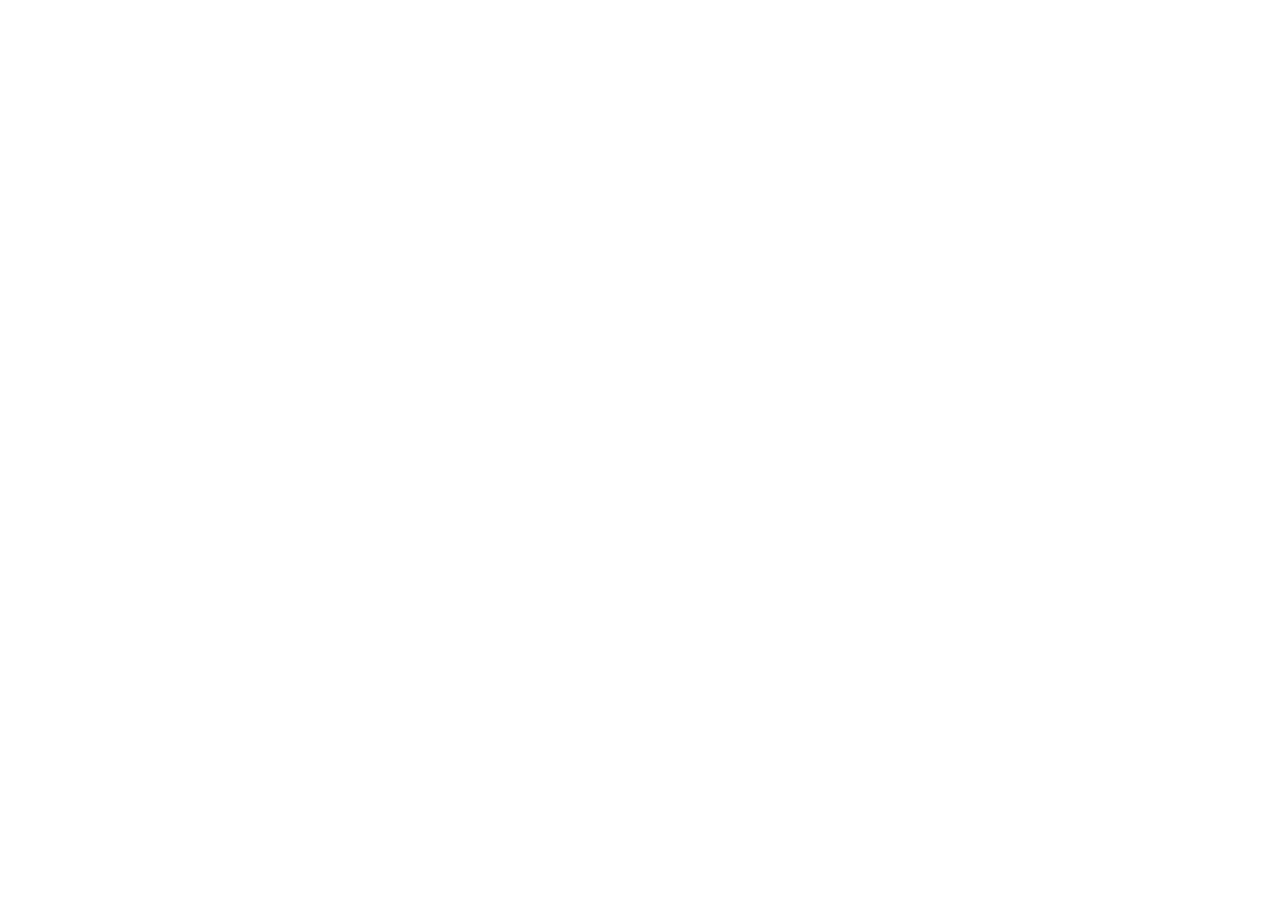
==== index.html @ 36c2ff29 "File changes" ====
<!doctype html>
<html lang="en">
  <head>
    <meta charset="UTF-8" />
    <link rel="icon" type="image/svg+xml" href="https://base44.com/logo_v2.svg" />
    <meta name="viewport" content="width=device-width, initial-scale=1.0" />
    <link rel="manifest" href="/manifest.json" />
    <title>Tenurly</title>
    <meta name="description" content="Smart property management for self-managed landlords and their tenants." />
    <meta name="apple-mobile-web-app-title" content="Tenurly" />
    <meta property="og:site_name" content="Tenurly" />
    <meta property="og:title" content="Tenurly" />
    <meta property="og:description" content="Smart property management for self-managed landlords and their tenants." />
    <meta name="twitter:title" content="Tenurly" />
    <meta name="twitter:description" content="Smart property management for self-managed landlords and their tenants." />
    <link rel="canonical" href="https://tenurly.com" />
  </head>
  <body>
    <div id="root"></div>
    <script type="module" src="/src/main.jsx"></script>
  </body>
</html>
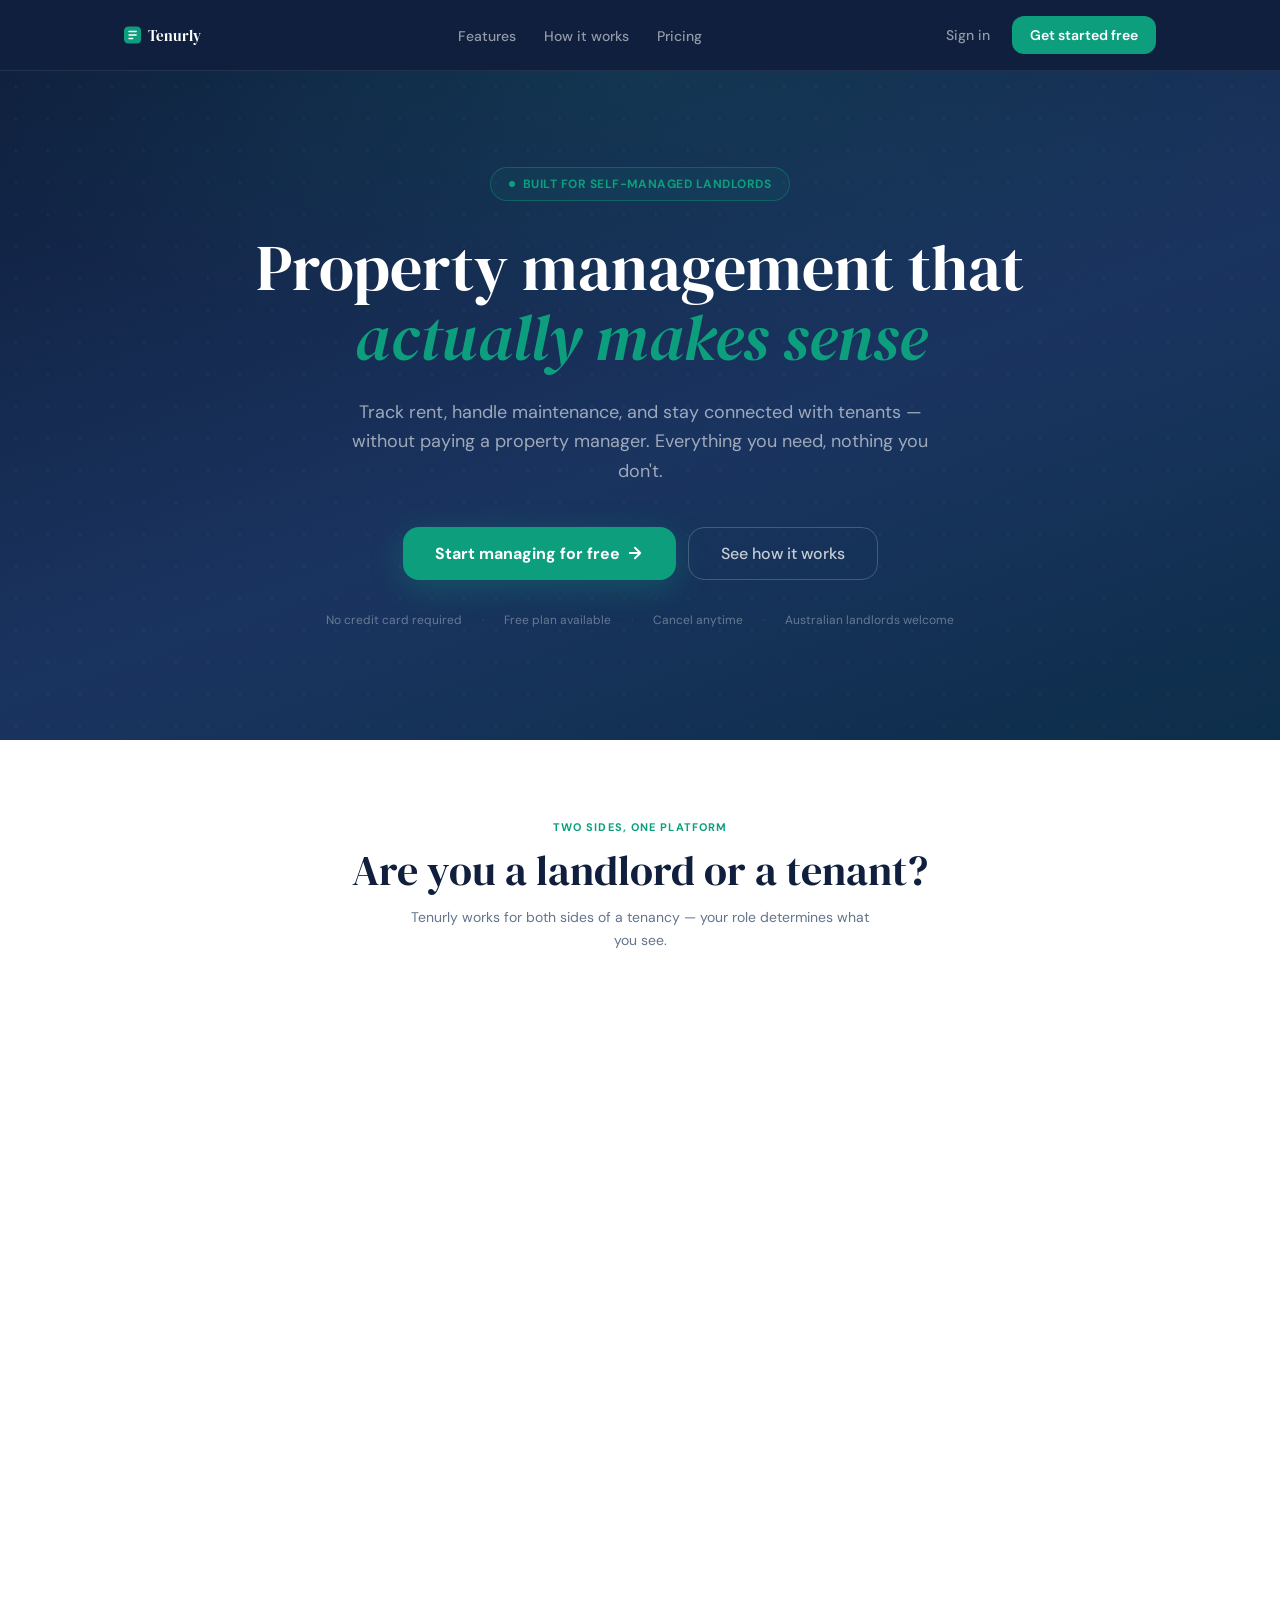
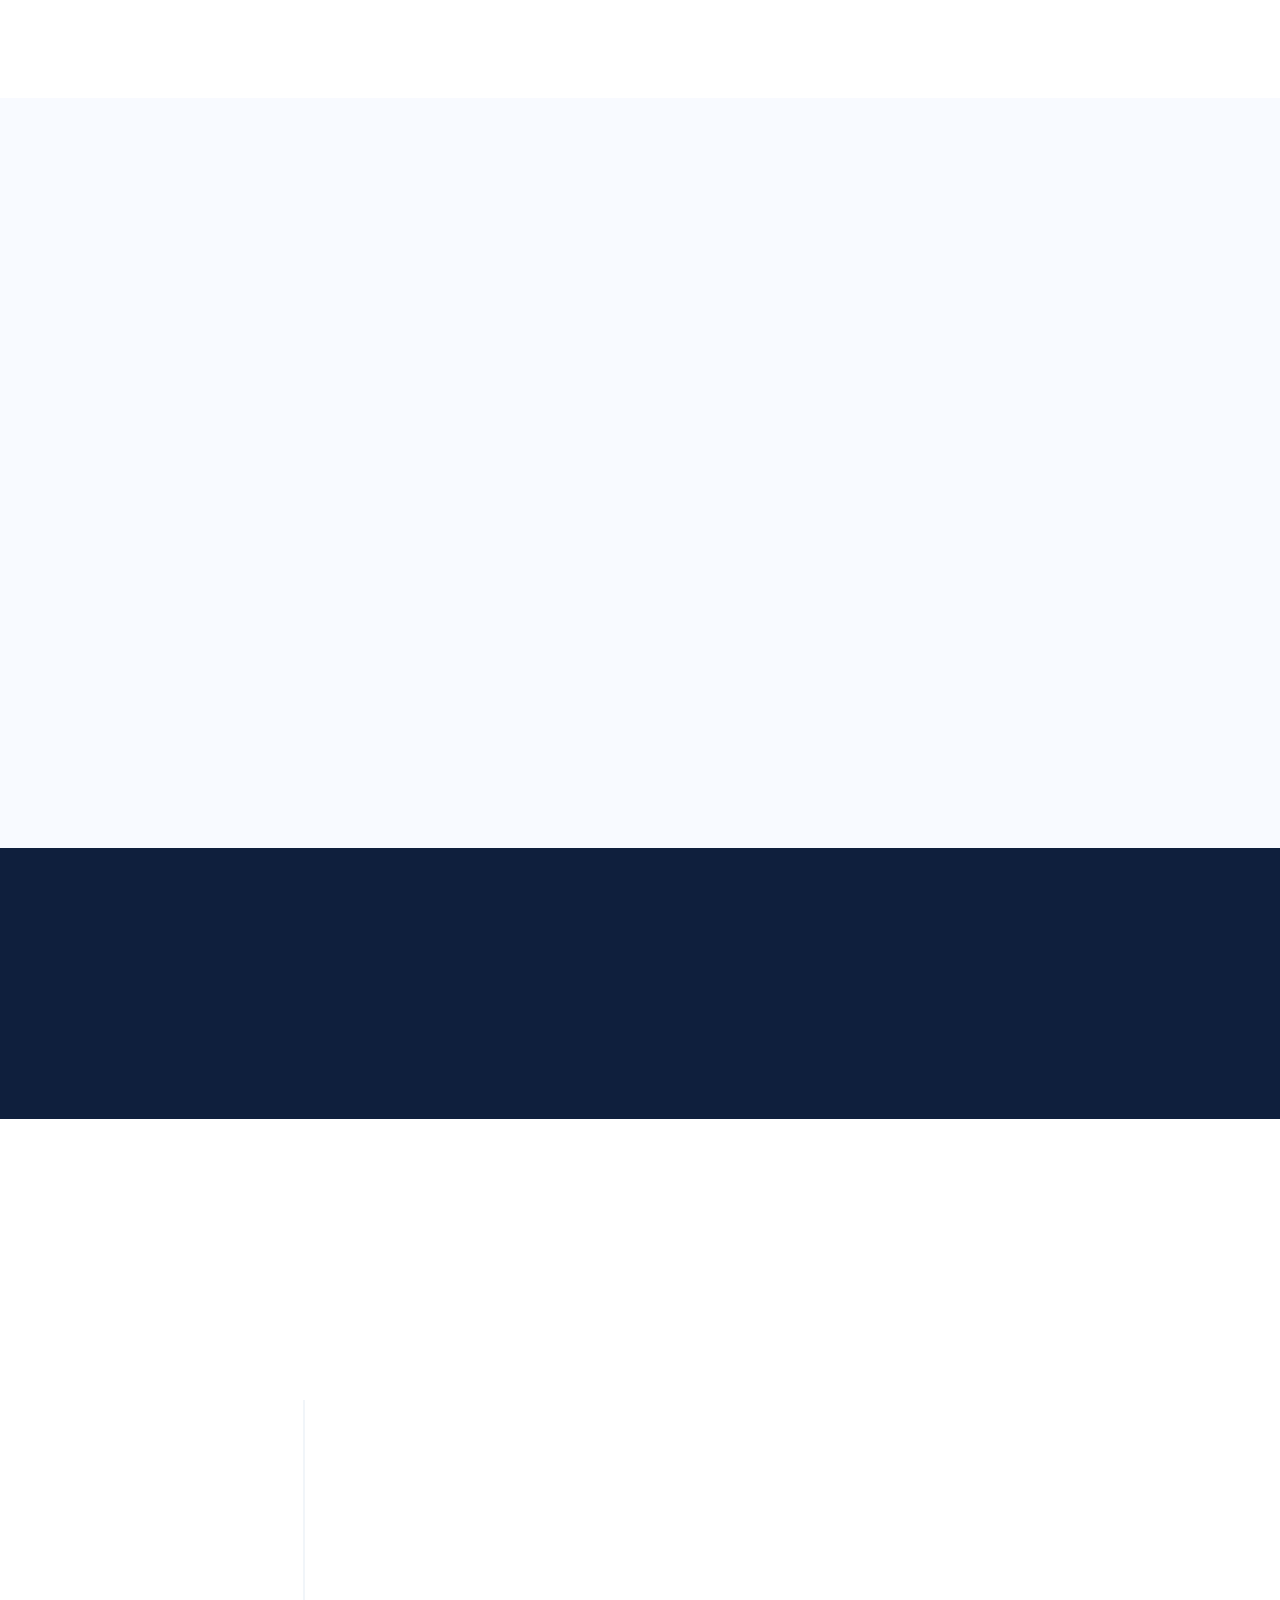
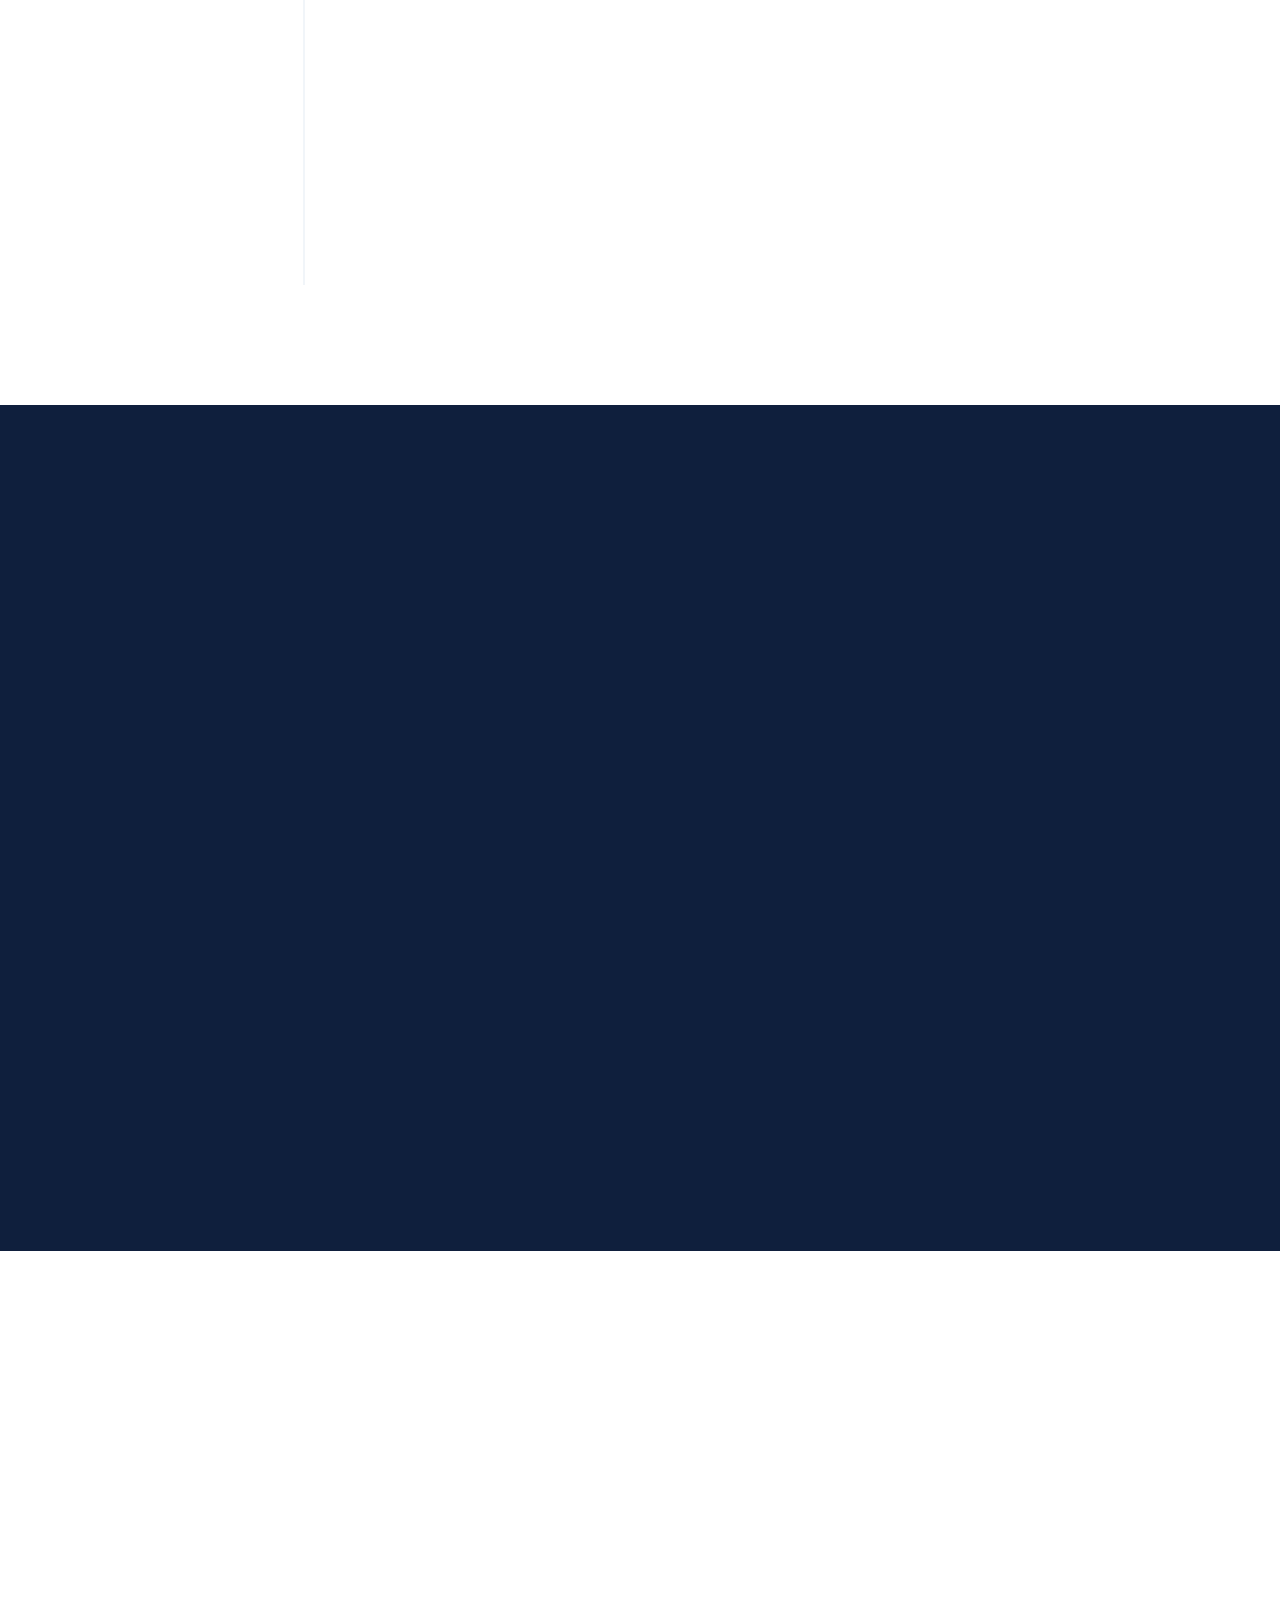
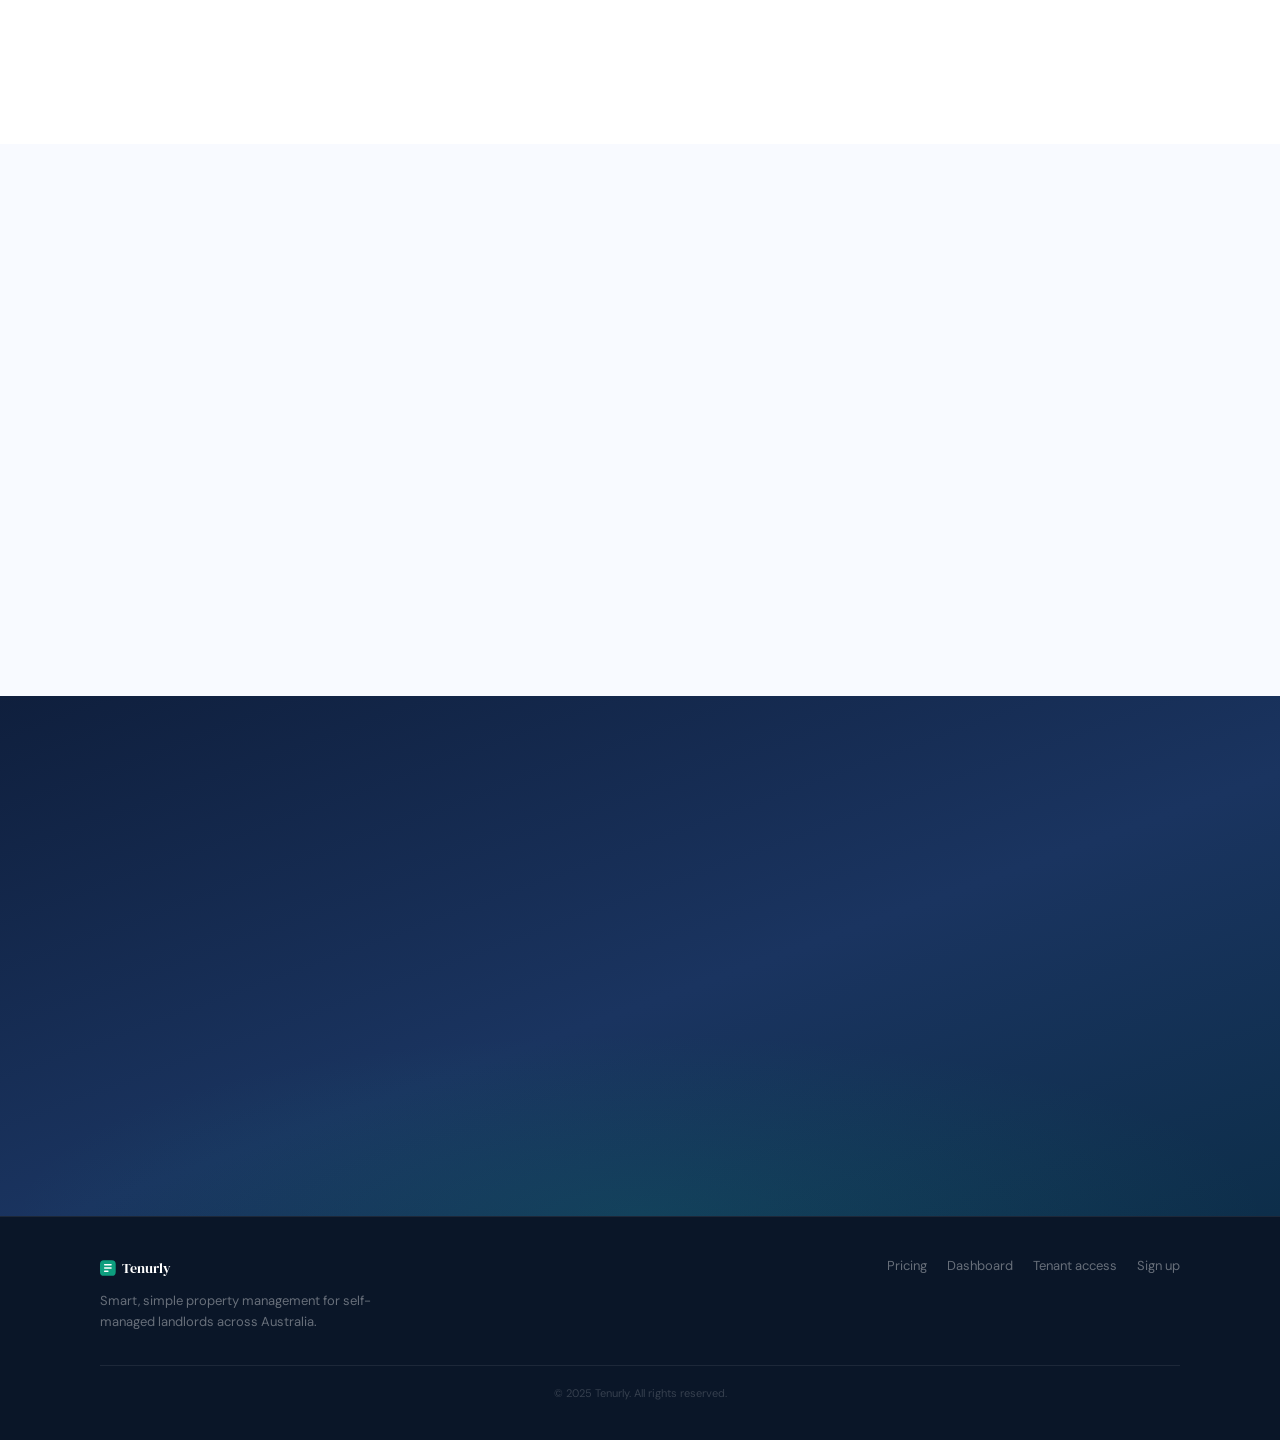
==== commit 353a6cc1: "Add files via upload" ====
--- a/index.html
+++ b/index.html
@@ -1,22 +1,1170 @@
-<!doctype html>
+<!DOCTYPE html>
 <html lang="en">
-  <head>
-    <meta charset="UTF-8" />
-    <link rel="icon" type="image/svg+xml" href="https://base44.com/logo_v2.svg" />
-    <meta name="viewport" content="width=device-width, initial-scale=1.0" />
-    <link rel="manifest" href="/manifest.json" />
-    <title>Tenurly</title>
-    <meta name="description" content="Smart property management for self-managed landlords and their tenants." />
-    <meta name="apple-mobile-web-app-title" content="Tenurly" />
-    <meta property="og:site_name" content="Tenurly" />
-    <meta property="og:title" content="Tenurly" />
-    <meta property="og:description" content="Smart property management for self-managed landlords and their tenants." />
-    <meta name="twitter:title" content="Tenurly" />
-    <meta name="twitter:description" content="Smart property management for self-managed landlords and their tenants." />
-    <link rel="canonical" href="https://tenurly.com" />
-  </head>
-  <body>
-    <div id="root"></div>
-    <script type="module" src="/src/main.jsx"></script>
-  </body>
+<head>
+  <meta charset="UTF-8" />
+  <meta name="viewport" content="width=device-width, initial-scale=1.0" />
+  <title>Tenurly — Self-Managed Property, Sorted</title>
+  <meta name="description" content="Tenurly — smart, simple property management for self-managed landlords. Track rent, handle maintenance, and stay connected with tenants. Free to start." />
+
+  <!-- !! REPLACE THIS with your real domain before going live !! -->
+  <link rel="canonical" href="https://tenurly.app/" />
+
+  <!-- Fonts -->
+  <link rel="preconnect" href="https://fonts.googleapis.com" />
+  <link rel="preconnect" href="https://fonts.gstatic.com" crossorigin />
+  <link href="https://fonts.googleapis.com/css2?family=DM+Serif+Display:ital@0;1&family=DM+Sans:ital,opsz,wght@0,9..40,300;0,9..40,400;0,9..40,500;0,9..40,600;0,9..40,700&display=swap" rel="stylesheet" />
+
+  <style>
+    /* ─── RESET & BASE ─────────────────────────────── */
+    *, *::before, *::after { box-sizing: border-box; margin: 0; padding: 0; }
+    html { scroll-behavior: smooth; -webkit-font-smoothing: antialiased; }
+
+    /* ─── TOKENS ───────────────────────────────────── */
+    :root {
+      --navy:      #0f1f3d;
+      --navy-mid:  #1a3460;
+      --navy-deep: #0a1628;
+      --teal:      #0d9e7e;
+      --teal-dark: #0b8a6e;
+      --teal-pale: #e8f7f3;
+      --white:     #ffffff;
+      --slate-50:  #f8faff;
+      --slate-100: #f1f5f9;
+      --slate-200: #e2e8f0;
+      --slate-400: #94a3b8;
+      --slate-500: #64748b;
+      --slate-700: #334155;
+      --amber:     #fbbf24;
+      --serif: 'DM Serif Display', Georgia, serif;
+      --sans:  'DM Sans', 'Helvetica Neue', sans-serif;
+    }
+
+    body {
+      font-family: var(--sans);
+      color: var(--slate-700);
+      background: var(--white);
+      overflow-x: hidden;
+    }
+
+    /* ─── AUTH URL — update this one constant ──────── */
+    /* Search for AUTH_URL in JS below to swap in your real login link */
+
+    /* ─── UTILITIES ────────────────────────────────── */
+    .serif { font-family: var(--serif); }
+    .sans  { font-family: var(--sans);  }
+    .container { max-width: 1080px; margin: 0 auto; padding: 0 24px; }
+    .container--sm { max-width: 760px; margin: 0 auto; padding: 0 24px; }
+    .container--md { max-width: 900px; margin: 0 auto; padding: 0 24px; }
+
+    /* ─── ANIMATIONS ───────────────────────────────── */
+    @keyframes fadeUp {
+      from { opacity: 0; transform: translateY(28px); }
+      to   { opacity: 1; transform: translateY(0); }
+    }
+    @keyframes fadeIn {
+      from { opacity: 0; }
+      to   { opacity: 1; }
+    }
+    @keyframes shimmer {
+      0%   { background-position: -400px 0; }
+      100% { background-position: 400px 0; }
+    }
+    @keyframes float {
+      0%, 100% { transform: translateY(0px); }
+      50%       { transform: translateY(-6px); }
+    }
+    @keyframes spin {
+      to { transform: rotate(360deg); }
+    }
+
+    .anim-fade-up   { animation: fadeUp 0.7s ease forwards; }
+    .anim-delay-1   { animation-delay: 0.1s; opacity: 0; }
+    .anim-delay-2   { animation-delay: 0.2s; opacity: 0; }
+    .anim-delay-3   { animation-delay: 0.35s; opacity: 0; }
+    .anim-delay-4   { animation-delay: 0.5s; opacity: 0; }
+
+    /* ─── NAV ──────────────────────────────────────── */
+    #nav {
+      position: sticky;
+      top: 0;
+      z-index: 100;
+      background: var(--navy);
+      border-bottom: 1px solid rgba(255,255,255,0.08);
+      transition: box-shadow 0.3s;
+    }
+    #nav.scrolled { box-shadow: 0 4px 24px rgba(0,0,0,0.35); }
+
+    .nav-inner {
+      display: flex;
+      align-items: center;
+      justify-content: space-between;
+      padding: 16px 24px;
+      max-width: 1080px;
+      margin: 0 auto;
+    }
+    .nav-logo { height: 24px; display: block; }
+    .nav-links {
+      display: flex;
+      align-items: center;
+      gap: 28px;
+      list-style: none;
+    }
+    .nav-links a, .nav-links button {
+      background: none; border: none; cursor: pointer;
+      font-family: var(--sans); font-size: 14px; font-weight: 500;
+      color: rgba(255,255,255,0.55);
+      text-decoration: none;
+      transition: color 0.2s;
+    }
+    .nav-links a:hover, .nav-links button:hover { color: var(--white); }
+
+    .nav-actions { display: flex; align-items: center; gap: 10px; }
+    .btn-ghost {
+      font-family: var(--sans); font-size: 14px; font-weight: 500;
+      color: rgba(255,255,255,0.55); background: none; border: none;
+      cursor: pointer; padding: 8px 12px; border-radius: 8px;
+      transition: color 0.2s, background 0.2s; text-decoration: none;
+    }
+    .btn-ghost:hover { color: var(--white); background: rgba(255,255,255,0.08); }
+
+    .btn-primary {
+      font-family: var(--sans); font-size: 14px; font-weight: 600;
+      background: var(--teal); color: var(--white);
+      border: none; cursor: pointer;
+      padding: 10px 18px; border-radius: 12px;
+      transition: background 0.2s, transform 0.15s;
+      text-decoration: none; display: inline-flex; align-items: center; gap: 6px;
+    }
+    .btn-primary:hover { background: var(--teal-dark); transform: translateY(-1px); }
+    .btn-primary:active { transform: translateY(0); }
+
+    .btn-primary--lg {
+      font-size: 16px; font-weight: 700;
+      padding: 16px 32px; border-radius: 16px;
+      box-shadow: 0 8px 32px rgba(13,158,126,0.3);
+    }
+    .btn-primary--lg:hover { box-shadow: 0 12px 40px rgba(13,158,126,0.45); }
+
+    .btn-outline {
+      font-family: var(--sans); font-size: 16px; font-weight: 500;
+      background: transparent; color: rgba(255,255,255,0.75);
+      border: 1.5px solid rgba(255,255,255,0.2); cursor: pointer;
+      padding: 15px 32px; border-radius: 16px;
+      transition: background 0.2s, color 0.2s, border-color 0.2s;
+      text-decoration: none; display: inline-flex; align-items: center; gap: 6px;
+    }
+    .btn-outline:hover { background: rgba(255,255,255,0.08); color: var(--white); border-color: rgba(255,255,255,0.4); }
+
+    /* Hamburger */
+    .nav-hamburger {
+      display: none; background: none; border: none; cursor: pointer;
+      flex-direction: column; gap: 5px; padding: 4px;
+    }
+    .nav-hamburger span {
+      display: block; width: 22px; height: 2px;
+      background: rgba(255,255,255,0.7); border-radius: 2px;
+      transition: transform 0.3s, opacity 0.3s;
+    }
+    .nav-hamburger.open span:nth-child(1) { transform: translateY(7px) rotate(45deg); }
+    .nav-hamburger.open span:nth-child(2) { opacity: 0; }
+    .nav-hamburger.open span:nth-child(3) { transform: translateY(-7px) rotate(-45deg); }
+
+    .nav-mobile {
+      display: none; flex-direction: column; gap: 0;
+      background: var(--navy-deep); border-top: 1px solid rgba(255,255,255,0.08);
+    }
+    .nav-mobile.open { display: flex; }
+    .nav-mobile a, .nav-mobile button {
+      font-family: var(--sans); font-size: 15px; font-weight: 500;
+      color: rgba(255,255,255,0.65); background: none; border: none;
+      cursor: pointer; text-decoration: none;
+      padding: 16px 24px; text-align: left;
+      border-bottom: 1px solid rgba(255,255,255,0.05);
+      transition: color 0.2s, background 0.2s;
+    }
+    .nav-mobile a:hover, .nav-mobile button:hover { color: var(--white); background: rgba(255,255,255,0.04); }
+    .nav-mobile .mobile-cta { color: var(--teal) !important; font-weight: 700 !important; }
+
+    @media (max-width: 768px) {
+      .nav-links { display: none; }
+      .btn-ghost  { display: none; }
+      .nav-hamburger { display: flex; }
+    }
+
+    /* ─── HERO ─────────────────────────────────────── */
+    #hero {
+      background: linear-gradient(160deg, var(--navy) 0%, var(--navy-mid) 55%, #0d2e4a 100%);
+      padding: 96px 24px 112px;
+      position: relative;
+      overflow: hidden;
+    }
+    #hero::before {
+      content: '';
+      position: absolute; inset: 0;
+      background: radial-gradient(ellipse 80% 60% at 50% 0%, rgba(13,158,126,0.12) 0%, transparent 70%);
+      pointer-events: none;
+    }
+    /* Subtle dot grid */
+    #hero::after {
+      content: '';
+      position: absolute; inset: 0;
+      background-image: radial-gradient(rgba(255,255,255,0.04) 1px, transparent 1px);
+      background-size: 32px 32px;
+      pointer-events: none;
+    }
+
+    .hero-inner { position: relative; z-index: 1; text-align: center; }
+
+    .hero-badge {
+      display: inline-flex; align-items: center; gap: 8px;
+      border: 1px solid rgba(13,158,126,0.4);
+      color: var(--teal); font-size: 12px; font-weight: 700;
+      letter-spacing: 0.04em; text-transform: uppercase;
+      padding: 8px 18px; border-radius: 100px; margin-bottom: 32px;
+      background: rgba(13,158,126,0.08);
+    }
+    .hero-badge-dot {
+      width: 6px; height: 6px; border-radius: 50%;
+      background: var(--teal); animation: float 2s ease-in-out infinite;
+    }
+
+    .hero-h1 {
+      font-family: var(--serif);
+      font-size: clamp(38px, 6vw, 64px);
+      font-weight: 400; line-height: 1.1;
+      color: var(--white); margin-bottom: 24px;
+    }
+    .hero-h1 em { font-style: italic; color: var(--teal); }
+
+    .hero-sub {
+      font-size: clamp(15px, 2vw, 18px); font-weight: 400;
+      color: rgba(255,255,255,0.58); line-height: 1.65;
+      max-width: 580px; margin: 0 auto 40px;
+    }
+
+    .hero-ctas {
+      display: flex; flex-wrap: wrap; align-items: center;
+      justify-content: center; gap: 12px; margin-bottom: 32px;
+    }
+
+    .hero-trust {
+      display: flex; flex-wrap: wrap; align-items: center;
+      justify-content: center; gap: 20px;
+      font-size: 12px; color: rgba(255,255,255,0.35);
+    }
+    .hero-trust-sep { color: rgba(255,255,255,0.15); }
+
+    /* ─── TWO SIDES ────────────────────────────────── */
+    #two-sides { padding: 80px 0; background: var(--white); }
+
+    .section-label {
+      font-size: 11px; font-weight: 700; letter-spacing: 0.1em;
+      text-transform: uppercase; color: var(--teal);
+      margin-bottom: 12px;
+    }
+    .section-h2 {
+      font-family: var(--serif); font-weight: 400;
+      font-size: clamp(26px, 4vw, 42px);
+      color: var(--navy); margin-bottom: 12px; line-height: 1.15;
+    }
+    .section-sub {
+      font-size: 14px; color: var(--slate-500); max-width: 480px;
+      margin: 0 auto; line-height: 1.6;
+    }
+
+    .section-header { text-align: center; margin-bottom: 52px; }
+
+    .two-sides-grid {
+      display: grid; grid-template-columns: 1fr 1fr; gap: 20px; margin-bottom: 20px;
+    }
+    @media (max-width: 680px) { .two-sides-grid { grid-template-columns: 1fr; } }
+
+    .side-card { border-radius: 20px; border: 1px solid var(--slate-200); overflow: hidden; box-shadow: 0 1px 4px rgba(0,0,0,0.05); }
+
+    .side-card-header { padding: 28px 32px 24px; }
+    .side-card-header--navy { background: var(--navy); }
+    .side-card-header--teal { background: var(--teal); }
+
+    .side-card-label {
+      font-size: 10px; font-weight: 700; letter-spacing: 0.12em;
+      text-transform: uppercase; margin-bottom: 6px;
+    }
+    .side-card-label--navy { color: rgba(255,255,255,0.38); }
+    .side-card-label--teal { color: rgba(255,255,255,0.55); }
+
+    .side-card-title {
+      font-family: var(--serif); font-size: 22px; font-weight: 400;
+      color: var(--white); margin-bottom: 8px;
+    }
+    .side-card-desc {
+      font-size: 13px; line-height: 1.6;
+    }
+    .side-card-desc--navy { color: rgba(255,255,255,0.48); }
+    .side-card-desc--teal { color: rgba(255,255,255,0.72); }
+
+    .side-card-body { background: var(--white); padding: 28px 32px; }
+
+    .feature-list { list-style: none; display: flex; flex-direction: column; gap: 10px; margin-bottom: 28px; }
+    .feature-list li { display: flex; align-items: flex-start; gap: 10px; font-size: 13px; color: var(--slate-700); }
+    .check-icon {
+      width: 16px; height: 16px; flex-shrink: 0; margin-top: 1px;
+      color: var(--teal);
+    }
+
+    .btn-card-navy {
+      width: 100%; padding: 14px; border-radius: 12px;
+      background: var(--navy); color: var(--white);
+      border: none; cursor: pointer; font-family: var(--sans);
+      font-size: 14px; font-weight: 600;
+      transition: background 0.2s, transform 0.15s;
+      text-decoration: none; display: block; text-align: center;
+    }
+    .btn-card-navy:hover { background: var(--navy-mid); transform: translateY(-1px); }
+
+    .btn-card-teal-outline {
+      width: 100%; padding: 13px; border-radius: 12px;
+      background: transparent; color: var(--teal);
+      border: 2px solid var(--teal); cursor: pointer; font-family: var(--sans);
+      font-size: 14px; font-weight: 600;
+      transition: background 0.2s, transform 0.15s;
+      text-decoration: none; display: block; text-align: center;
+    }
+    .btn-card-teal-outline:hover { background: rgba(13,158,126,0.06); transform: translateY(-1px); }
+
+    .tenant-note {
+      background: var(--teal-pale); border: 1px solid rgba(13,158,126,0.2);
+      border-radius: 16px; padding: 20px 24px;
+      display: flex; align-items: flex-start; gap: 16px;
+    }
+    .tenant-note-emoji { font-size: 22px; flex-shrink: 0; line-height: 1; margin-top: 2px; }
+    .tenant-note-title { font-weight: 700; font-size: 14px; color: var(--navy); margin-bottom: 5px; }
+    .tenant-note-body { font-size: 13px; color: var(--slate-500); line-height: 1.6; }
+
+    /* ─── FEATURES ─────────────────────────────────── */
+    #features { padding: 80px 0; background: var(--slate-50); }
+
+    .features-grid {
+      display: grid; grid-template-columns: repeat(3, 1fr); gap: 16px;
+    }
+    @media (max-width: 860px) { .features-grid { grid-template-columns: repeat(2, 1fr); } }
+    @media (max-width: 540px) { .features-grid { grid-template-columns: 1fr; } }
+
+    .feature-card {
+      background: var(--white); border-radius: 18px;
+      border: 1px solid rgba(0,0,0,0.06); padding: 24px;
+      transition: box-shadow 0.25s, transform 0.25s;
+    }
+    .feature-card:hover { box-shadow: 0 8px 32px rgba(0,0,0,0.09); transform: translateY(-3px); }
+
+    .feature-card-emoji { font-size: 28px; margin-bottom: 16px; }
+    .feature-card-title { font-weight: 700; font-size: 15px; color: var(--navy); margin-bottom: 8px; }
+    .feature-card-desc  { font-size: 13px; color: var(--slate-500); line-height: 1.65; }
+
+    /* ─── HOW IT WORKS ─────────────────────────────── */
+    #how-it-works { padding: 80px 0; background: var(--white); }
+
+    .steps { display: flex; flex-direction: column; gap: 16px; position: relative; }
+    .steps::before {
+      content: '';
+      position: absolute; left: 19px; top: 40px;
+      width: 2px; height: calc(100% - 80px);
+      background: var(--slate-100);
+    }
+    @media (max-width: 560px) { .steps::before { display: none; } }
+
+    .step { display: flex; align-items: flex-start; gap: 20px; }
+    .step-num {
+      width: 40px; height: 40px; border-radius: 50%;
+      background: var(--navy); color: var(--white);
+      display: flex; align-items: center; justify-content: center;
+      font-size: 14px; font-weight: 700; flex-shrink: 0;
+      position: relative; z-index: 1;
+    }
+    .step-body {
+      background: var(--slate-50); border: 1px solid var(--slate-100);
+      border-radius: 16px; padding: 20px 24px; flex: 1;
+    }
+    .step-title { font-weight: 700; font-size: 15px; color: var(--navy); margin-bottom: 5px; }
+    .step-desc  { font-size: 13px; color: var(--slate-500); line-height: 1.6; }
+
+    /* ─── STATS STRIP ──────────────────────────────── */
+    #stats { padding: 60px 0; background: var(--navy); }
+    .stats-grid {
+      display: grid; grid-template-columns: repeat(4, 1fr); gap: 16px;
+    }
+    @media (max-width: 720px) { .stats-grid { grid-template-columns: repeat(2, 1fr); } }
+
+    .stat-card {
+      text-align: center; padding: 28px 16px;
+      background: rgba(255,255,255,0.05); border-radius: 16px;
+      border: 1px solid rgba(255,255,255,0.08);
+    }
+    .stat-value {
+      font-family: var(--serif); font-size: 36px; font-weight: 400;
+      color: var(--teal); margin-bottom: 8px;
+    }
+    .stat-label { font-size: 12px; color: rgba(255,255,255,0.45); line-height: 1.5; }
+
+    /* ─── PRICING ──────────────────────────────────── */
+    #pricing { padding: 80px 0; background: var(--navy); }
+
+    .pricing-grid {
+      display: grid; grid-template-columns: repeat(3, 1fr); gap: 16px; margin-bottom: 20px;
+    }
+    @media (max-width: 860px) { .pricing-grid { grid-template-columns: 1fr; max-width: 420px; margin-left: auto; margin-right: auto; } }
+
+    .plan-card {
+      border-radius: 20px; padding: 28px 24px;
+      display: flex; flex-direction: column; gap: 20px;
+      border: 1px solid rgba(255,255,255,0.1);
+      background: rgba(255,255,255,0.05);
+      position: relative; transition: transform 0.2s;
+    }
+    .plan-card:hover { transform: translateY(-4px); }
+    .plan-card--featured {
+      border: 2px solid var(--teal);
+      background: rgba(255,255,255,0.09);
+    }
+
+    .plan-badge {
+      position: absolute; top: -14px; left: 50%; transform: translateX(-50%);
+      background: var(--teal); color: var(--white);
+      font-size: 11px; font-weight: 700; padding: 5px 16px;
+      border-radius: 100px; white-space: nowrap; letter-spacing: 0.04em;
+    }
+
+    .plan-name {
+      font-size: 10px; font-weight: 700; letter-spacing: 0.12em;
+      text-transform: uppercase; color: rgba(255,255,255,0.38); margin-bottom: 10px;
+    }
+    .plan-price {
+      display: flex; align-items: flex-end; gap: 4px; margin-bottom: 4px;
+    }
+    .plan-price-value {
+      font-family: var(--serif); font-size: 36px; color: var(--white); line-height: 1;
+    }
+    .plan-price-sub { font-size: 13px; color: rgba(255,255,255,0.38); margin-bottom: 4px; }
+    .plan-desc { font-size: 12px; color: rgba(255,255,255,0.45); line-height: 1.55; }
+
+    .plan-divider { height: 1px; background: rgba(255,255,255,0.1); }
+
+    .plan-features { list-style: none; display: flex; flex-direction: column; gap: 8px; flex: 1; }
+    .plan-features li {
+      display: flex; align-items: center; gap: 8px;
+      font-size: 12px; color: rgba(255,255,255,0.72);
+    }
+    .plan-features li.dimmed { color: rgba(255,255,255,0.2); }
+    .plan-check { width: 13px; height: 13px; flex-shrink: 0; color: var(--teal); }
+    .plan-check.dimmed { color: rgba(255,255,255,0.15); }
+
+    .btn-plan-primary {
+      width: 100%; padding: 13px; border-radius: 12px;
+      background: var(--teal); color: var(--white);
+      border: none; cursor: pointer; font-family: var(--sans);
+      font-size: 13px; font-weight: 600;
+      transition: background 0.2s; text-decoration: none;
+      display: block; text-align: center;
+    }
+    .btn-plan-primary:hover { background: var(--teal-dark); }
+
+    .btn-plan-outline {
+      width: 100%; padding: 12px; border-radius: 12px;
+      background: transparent; color: var(--white);
+      border: 1px solid rgba(255,255,255,0.2); cursor: pointer; font-family: var(--sans);
+      font-size: 13px; font-weight: 600;
+      transition: background 0.2s; text-decoration: none;
+      display: block; text-align: center;
+    }
+    .btn-plan-outline:hover { background: rgba(255,255,255,0.08); }
+
+    .pricing-note {
+      text-align: center; padding: 16px 24px;
+      background: rgba(255,255,255,0.05); border-radius: 14px;
+    }
+    .pricing-note span { color: var(--teal); font-weight: 600; }
+    .pricing-note p { color: rgba(255,255,255,0.5); font-size: 13px; }
+
+    /* ─── TESTIMONIALS ─────────────────────────────── */
+    #testimonials { padding: 80px 0; background: var(--white); }
+
+    .testimonials-grid {
+      display: grid; grid-template-columns: repeat(3, 1fr); gap: 16px;
+    }
+    @media (max-width: 860px) { .testimonials-grid { grid-template-columns: 1fr; max-width: 480px; margin: 0 auto; } }
+
+    .testimonial-card {
+      background: var(--slate-50); border: 1px solid var(--slate-100);
+      border-radius: 18px; padding: 24px;
+    }
+    .stars { display: flex; gap: 2px; margin-bottom: 16px; }
+    .star { color: var(--amber); font-size: 13px; }
+    .testimonial-quote {
+      font-size: 13px; color: var(--slate-700); line-height: 1.7;
+      margin-bottom: 20px; font-style: italic;
+    }
+    .testimonial-author { display: flex; align-items: center; gap: 10px; }
+    .author-avatar {
+      width: 34px; height: 34px; border-radius: 50%;
+      background: rgba(13,158,126,0.15);
+      display: flex; align-items: center; justify-content: center;
+      font-size: 12px; font-weight: 700; color: var(--teal); flex-shrink: 0;
+    }
+    .author-name { font-size: 12px; font-weight: 700; color: var(--navy); }
+    .author-role { font-size: 11px; color: var(--slate-400); }
+
+    /* ─── FINAL CTA ────────────────────────────────── */
+    #final-cta {
+      padding: 96px 24px;
+      background: linear-gradient(160deg, var(--navy) 0%, var(--navy-mid) 55%, #0d2e4a 100%);
+      text-align: center; position: relative; overflow: hidden;
+    }
+    #final-cta::before {
+      content: '';
+      position: absolute; inset: 0;
+      background: radial-gradient(ellipse 70% 50% at 50% 100%, rgba(13,158,126,0.15) 0%, transparent 70%);
+      pointer-events: none;
+    }
+    .final-cta-inner { position: relative; z-index: 1; max-width: 560px; margin: 0 auto; }
+    .final-cta-h2 {
+      font-family: var(--serif); font-size: clamp(30px, 5vw, 52px);
+      font-weight: 400; color: var(--white); margin-bottom: 16px; line-height: 1.15;
+    }
+    .final-cta-sub { font-size: 15px; color: rgba(255,255,255,0.5); margin-bottom: 40px; line-height: 1.6; }
+    .final-cta-privacy {
+      display: flex; align-items: flex-start; justify-content: center;
+      gap: 8px; font-size: 11px; color: rgba(255,255,255,0.28);
+      margin-top: 24px; max-width: 380px; margin-left: auto; margin-right: auto;
+    }
+
+    /* ─── FOOTER ───────────────────────────────────── */
+    footer {
+      background: var(--navy-deep); padding: 40px 24px;
+      border-top: 1px solid rgba(255,255,255,0.08);
+    }
+    .footer-inner {
+      max-width: 1080px; margin: 0 auto;
+      display: flex; flex-direction: column; gap: 32px;
+    }
+    .footer-top {
+      display: flex; flex-wrap: wrap; align-items: flex-start;
+      justify-content: space-between; gap: 24px;
+    }
+    .footer-logo { height: 22px; margin-bottom: 12px; display: block; }
+    .footer-tagline { font-size: 13px; color: rgba(255,255,255,0.38); max-width: 280px; line-height: 1.6; }
+    .footer-nav { display: flex; flex-wrap: wrap; gap: 20px; align-items: center; }
+    .footer-nav a, .footer-nav button {
+      font-family: var(--sans); font-size: 13px; color: rgba(255,255,255,0.38);
+      text-decoration: none; background: none; border: none; cursor: pointer;
+      transition: color 0.2s;
+    }
+    .footer-nav a:hover, .footer-nav button:hover { color: var(--white); }
+    .footer-bottom {
+      border-top: 1px solid rgba(255,255,255,0.08); padding-top: 20px;
+      text-align: center; font-size: 11px; color: rgba(255,255,255,0.18);
+    }
+
+    /* ─── SCROLL REVEAL ────────────────────────────── */
+    .reveal {
+      opacity: 0; transform: translateY(24px);
+      transition: opacity 0.65s ease, transform 0.65s ease;
+    }
+    .reveal.visible { opacity: 1; transform: translateY(0); }
+    .reveal-delay-1 { transition-delay: 0.1s; }
+    .reveal-delay-2 { transition-delay: 0.2s; }
+    .reveal-delay-3 { transition-delay: 0.3s; }
+    .reveal-delay-4 { transition-delay: 0.4s; }
+    .reveal-delay-5 { transition-delay: 0.5s; }
+
+    /* ─── FAQ ──────────────────────────────────────── */
+    .faq-item { border-bottom: 1px solid var(--slate-100); }
+    .faq-btn {
+      width: 100%; display: flex; align-items: center; justify-content: space-between;
+      padding: 20px 0; gap: 16px; background: none; border: none; cursor: pointer;
+      font-family: var(--sans); font-size: 14px; font-weight: 600;
+      color: var(--navy); text-align: left;
+    }
+    .faq-icon {
+      width: 20px; height: 20px; flex-shrink: 0;
+      color: var(--slate-400); transition: transform 0.25s;
+    }
+    .faq-item.open .faq-icon { transform: rotate(45deg); }
+    .faq-answer {
+      max-height: 0; overflow: hidden;
+      transition: max-height 0.35s ease, padding 0.25s ease;
+    }
+    .faq-answer p {
+      font-size: 13px; color: var(--slate-500); line-height: 1.7;
+      padding-bottom: 20px;
+    }
+    .faq-item.open .faq-answer { max-height: 200px; }
+  </style>
+</head>
+<body>
+
+  <!-- ── NAV ──────────────────────────────────────────── -->
+  <nav id="nav">
+    <div class="nav-inner">
+      <!-- Logo: using SVG wordmark fallback since we can't load Base44 CDN assets -->
+      <a href="/" aria-label="Tenurly home">
+        <svg height="24" viewBox="0 0 120 28" fill="none" xmlns="http://www.w3.org/2000/svg" class="nav-logo">
+          <rect x="0" y="4" width="20" height="20" rx="5" fill="#0d9e7e"/>
+          <rect x="5" y="9" width="10" height="1.8" rx="0.9" fill="white"/>
+          <rect x="5" y="13.1" width="10" height="1.8" rx="0.9" fill="white"/>
+          <rect x="5" y="17.2" width="6" height="1.8" rx="0.9" fill="white"/>
+          <text x="28" y="21" font-family="DM Serif Display, Georgia, serif" font-size="18" fill="white" font-weight="400">Tenurly</text>
+        </svg>
+      </a>
+
+      <ul class="nav-links">
+        <li><button onclick="scrollTo('features')">Features</button></li>
+        <li><button onclick="scrollTo('how-it-works')">How it works</button></li>
+        <li><button onclick="scrollTo('pricing')">Pricing</button></li>
+      </ul>
+
+      <div class="nav-actions">
+        <a href="#LOGIN_URL" class="btn-ghost">Sign in</a>
+        <a href="#SIGNUP_URL" class="btn-primary">Get started free</a>
+      </div>
+
+      <button class="nav-hamburger" id="hamburger" aria-label="Menu">
+        <span></span><span></span><span></span>
+      </button>
+    </div>
+
+    <div class="nav-mobile" id="mobile-menu">
+      <button onclick="scrollTo('features'); closeMobile()">Features</button>
+      <button onclick="scrollTo('how-it-works'); closeMobile()">How it works</button>
+      <button onclick="scrollTo('pricing'); closeMobile()">Pricing</button>
+      <a href="#LOGIN_URL" class="mobile-cta">Sign in →</a>
+      <a href="#SIGNUP_URL" class="mobile-cta">Get started free →</a>
+    </div>
+  </nav>
+
+  <!-- ── HERO ─────────────────────────────────────────── -->
+  <section id="hero">
+    <div class="hero-inner container">
+      <div class="hero-badge anim-fade-up anim-delay-1">
+        <span class="hero-badge-dot"></span>
+        Built for self-managed landlords
+      </div>
+      <h1 class="hero-h1 anim-fade-up anim-delay-2">
+        Property management that<br>
+        <em>actually makes sense</em>
+      </h1>
+      <p class="hero-sub anim-fade-up anim-delay-3">
+        Track rent, handle maintenance, and stay connected with tenants — without paying a property manager. Everything you need, nothing you don't.
+      </p>
+      <div class="hero-ctas anim-fade-up anim-delay-4">
+        <a href="#SIGNUP_URL" class="btn-primary btn-primary--lg">
+          Start managing for free
+          <svg width="18" height="18" viewBox="0 0 24 24" fill="none" stroke="currentColor" stroke-width="2.5" stroke-linecap="round" stroke-linejoin="round"><path d="M5 12h14M12 5l7 7-7 7"/></svg>
+        </a>
+        <button class="btn-outline" onclick="scrollTo('how-it-works')">See how it works</button>
+      </div>
+      <div class="hero-trust anim-fade-up anim-delay-4">
+        <span>No credit card required</span>
+        <span class="hero-trust-sep">·</span>
+        <span>Free plan available</span>
+        <span class="hero-trust-sep">·</span>
+        <span>Cancel anytime</span>
+        <span class="hero-trust-sep">·</span>
+        <span>Australian landlords welcome</span>
+      </div>
+    </div>
+  </section>
+
+  <!-- ── TWO SIDES ────────────────────────────────────── -->
+  <section id="two-sides">
+    <div class="container">
+      <div class="section-header reveal">
+        <p class="section-label">Two sides, one platform</p>
+        <h2 class="section-h2">Are you a landlord or a tenant?</h2>
+        <p class="section-sub">Tenurly works for both sides of a tenancy — your role determines what you see.</p>
+      </div>
+
+      <div class="two-sides-grid">
+        <!-- Landlord -->
+        <div class="side-card reveal reveal-delay-1">
+          <div class="side-card-header side-card-header--navy">
+            <p class="side-card-label side-card-label--navy">For Landlords</p>
+            <h3 class="side-card-title">You're in control</h3>
+            <p class="side-card-desc side-card-desc--navy">Manage your properties, invite tenants, and keep everything organised — without an agent eating into your returns.</p>
+          </div>
+          <div class="side-card-body">
+            <ul class="feature-list">
+              <li>
+                <svg class="check-icon" viewBox="0 0 24 24" fill="none" stroke="currentColor" stroke-width="2.5" stroke-linecap="round" stroke-linejoin="round"><path d="M22 11.08V12a10 10 0 1 1-5.93-9.14"/><polyline points="22 4 12 14.01 9 11.01"/></svg>
+                Add properties and rooms, track every tenancy
+              </li>
+              <li>
+                <svg class="check-icon" viewBox="0 0 24 24" fill="none" stroke="currentColor" stroke-width="2.5" stroke-linecap="round" stroke-linejoin="round"><path d="M22 11.08V12a10 10 0 1 1-5.93-9.14"/><polyline points="22 4 12 14.01 9 11.01"/></svg>
+                Automated rent ledger and payment reminders
+              </li>
+              <li>
+                <svg class="check-icon" viewBox="0 0 24 24" fill="none" stroke="currentColor" stroke-width="2.5" stroke-linecap="round" stroke-linejoin="round"><path d="M22 11.08V12a10 10 0 1 1-5.93-9.14"/><polyline points="22 4 12 14.01 9 11.01"/></svg>
+                Maintenance request dashboard with job tracking
+              </li>
+              <li>
+                <svg class="check-icon" viewBox="0 0 24 24" fill="none" stroke="currentColor" stroke-width="2.5" stroke-linecap="round" stroke-linejoin="round"><path d="M22 11.08V12a10 10 0 1 1-5.93-9.14"/><polyline points="22 4 12 14.01 9 11.01"/></svg>
+                Expense tracking linked to each property
+              </li>
+              <li>
+                <svg class="check-icon" viewBox="0 0 24 24" fill="none" stroke="currentColor" stroke-width="2.5" stroke-linecap="round" stroke-linejoin="round"><path d="M22 11.08V12a10 10 0 1 1-5.93-9.14"/><polyline points="22 4 12 14.01 9 11.01"/></svg>
+                Lease expiry alerts so you're never caught off-guard
+              </li>
+              <li>
+                <svg class="check-icon" viewBox="0 0 24 24" fill="none" stroke="currentColor" stroke-width="2.5" stroke-linecap="round" stroke-linejoin="round"><path d="M22 11.08V12a10 10 0 1 1-5.93-9.14"/><polyline points="22 4 12 14.01 9 11.01"/></svg>
+                Tax-ready financial reports
+              </li>
+              <li>
+                <svg class="check-icon" viewBox="0 0 24 24" fill="none" stroke="currentColor" stroke-width="2.5" stroke-linecap="round" stroke-linejoin="round"><path d="M22 11.08V12a10 10 0 1 1-5.93-9.14"/><polyline points="22 4 12 14.01 9 11.01"/></svg>
+                Documents vault — leases, inspection reports, receipts
+              </li>
+              <li>
+                <svg class="check-icon" viewBox="0 0 24 24" fill="none" stroke="currentColor" stroke-width="2.5" stroke-linecap="round" stroke-linejoin="round"><path d="M22 11.08V12a10 10 0 1 1-5.93-9.14"/><polyline points="22 4 12 14.01 9 11.01"/></svg>
+                Invite tenants in 30 seconds via email
+              </li>
+            </ul>
+            <a href="#SIGNUP_URL" class="btn-card-navy">Set up your properties →</a>
+          </div>
+        </div>
+
+        <!-- Tenant -->
+        <div class="side-card reveal reveal-delay-2">
+          <div class="side-card-header side-card-header--teal">
+            <p class="side-card-label side-card-label--teal">For Tenants</p>
+            <h3 class="side-card-title">Everything you need, at a glance</h3>
+            <p class="side-card-desc side-card-desc--teal">Your landlord invited you to Tenurly. Here's what you get — a simple, clear view of your tenancy.</p>
+          </div>
+          <div class="side-card-body">
+            <ul class="feature-list">
+              <li>
+                <svg class="check-icon" viewBox="0 0 24 24" fill="none" stroke="currentColor" stroke-width="2.5" stroke-linecap="round" stroke-linejoin="round"><path d="M22 11.08V12a10 10 0 1 1-5.93-9.14"/><polyline points="22 4 12 14.01 9 11.01"/></svg>
+                See your rent status and full payment history
+              </li>
+              <li>
+                <svg class="check-icon" viewBox="0 0 24 24" fill="none" stroke="currentColor" stroke-width="2.5" stroke-linecap="round" stroke-linejoin="round"><path d="M22 11.08V12a10 10 0 1 1-5.93-9.14"/><polyline points="22 4 12 14.01 9 11.01"/></svg>
+                Lodge repair or maintenance requests with photos
+              </li>
+              <li>
+                <svg class="check-icon" viewBox="0 0 24 24" fill="none" stroke="currentColor" stroke-width="2.5" stroke-linecap="round" stroke-linejoin="round"><path d="M22 11.08V12a10 10 0 1 1-5.93-9.14"/><polyline points="22 4 12 14.01 9 11.01"/></svg>
+                Track request status — no more texting into a void
+              </li>
+              <li>
+                <svg class="check-icon" viewBox="0 0 24 24" fill="none" stroke="currentColor" stroke-width="2.5" stroke-linecap="round" stroke-linejoin="round"><path d="M22 11.08V12a10 10 0 1 1-5.93-9.14"/><polyline points="22 4 12 14.01 9 11.01"/></svg>
+                Download your lease and important documents anytime
+              </li>
+              <li>
+                <svg class="check-icon" viewBox="0 0 24 24" fill="none" stroke="currentColor" stroke-width="2.5" stroke-linecap="round" stroke-linejoin="round"><path d="M22 11.08V12a10 10 0 1 1-5.93-9.14"/><polyline points="22 4 12 14.01 9 11.01"/></svg>
+                Chat with your landlord or housemates directly
+              </li>
+              <li>
+                <svg class="check-icon" viewBox="0 0 24 24" fill="none" stroke="currentColor" stroke-width="2.5" stroke-linecap="round" stroke-linejoin="round"><path d="M22 11.08V12a10 10 0 1 1-5.93-9.14"/><polyline points="22 4 12 14.01 9 11.01"/></svg>
+                Receive notifications for important updates
+              </li>
+            </ul>
+            <a href="#ACCEPT_INVITE_URL" class="btn-card-teal-outline">Access your tenancy →</a>
+          </div>
+        </div>
+      </div>
+
+      <!-- Tenant explainer -->
+      <div class="tenant-note reveal">
+        <span class="tenant-note-emoji">🔑</span>
+        <div>
+          <p class="tenant-note-title">Tenants — how do I sign up?</p>
+          <p class="tenant-note-body">You don't sign up directly. Your landlord sends you an invite link via email. Clicking it creates your account and connects you to your tenancy automatically. Your data is private — only you and your landlord can see it.</p>
+        </div>
+      </div>
+    </div>
+  </section>
+
+  <!-- ── FEATURES ──────────────────────────────────────── -->
+  <section id="features">
+    <div class="container">
+      <div class="section-header reveal">
+        <p class="section-label">What's included</p>
+        <h2 class="section-h2">Everything self-managed landlords need</h2>
+        <p class="section-sub">No bloat. No features you'll never use. Just the core stuff that saves you time and avoids headaches.</p>
+      </div>
+      <div class="features-grid">
+        <div class="feature-card reveal reveal-delay-1">
+          <div class="feature-card-emoji">💰</div>
+          <p class="feature-card-title">Rent tracking</p>
+          <p class="feature-card-desc">Full ledger of every payment, charge and balance. Know exactly who's paid and who's behind — at a glance.</p>
+        </div>
+        <div class="feature-card reveal reveal-delay-2">
+          <div class="feature-card-emoji">🔧</div>
+          <p class="feature-card-title">Maintenance management</p>
+          <p class="feature-card-desc">Tenants log issues, you track progress. From submitted to resolved — every job has a status and a trail.</p>
+        </div>
+        <div class="feature-card reveal reveal-delay-3">
+          <div class="feature-card-emoji">📄</div>
+          <p class="feature-card-title">Documents vault</p>
+          <p class="feature-card-desc">Leases, inspections, invoices — stored securely against each property. Accessible by landlord and tenant.</p>
+        </div>
+        <div class="feature-card reveal reveal-delay-1">
+          <div class="feature-card-emoji">⏰</div>
+          <p class="feature-card-title">Lease expiry alerts</p>
+          <p class="feature-card-desc">Get reminded 60 days before lease end. Never be caught scrambling for a renewal at the last minute.</p>
+        </div>
+        <div class="feature-card reveal reveal-delay-2">
+          <div class="feature-card-emoji">📊</div>
+          <p class="feature-card-title">Expense &amp; tax reports</p>
+          <p class="feature-card-desc">Track every property expense and download tax-ready summaries when EOFY rolls around.</p>
+        </div>
+        <div class="feature-card reveal reveal-delay-3">
+          <div class="feature-card-emoji">💬</div>
+          <p class="feature-card-title">Built-in messaging</p>
+          <p class="feature-card-desc">Chat with individual tenants or the whole household. Everything logged — no more lost SMS threads.</p>
+        </div>
+      </div>
+    </div>
+  </section>
+
+  <!-- ── STATS ─────────────────────────────────────────── -->
+  <section id="stats">
+    <div class="container">
+      <div class="stats-grid">
+        <div class="stat-card reveal reveal-delay-1">
+          <p class="stat-value">$0</p>
+          <p class="stat-label">Agent fees per week. Self-manage and keep it.</p>
+        </div>
+        <div class="stat-card reveal reveal-delay-2">
+          <p class="stat-value">5 min</p>
+          <p class="stat-label">Average time to add a property and invite a tenant.</p>
+        </div>
+        <div class="stat-card reveal reveal-delay-3">
+          <p class="stat-value">100%</p>
+          <p class="stat-label">Private — your data stays yours. No third-party selling.</p>
+        </div>
+        <div class="stat-card reveal reveal-delay-4">
+          <p class="stat-value">24/7</p>
+          <p class="stat-label">Tenants can lodge maintenance requests any time.</p>
+        </div>
+      </div>
+    </div>
+  </section>
+
+  <!-- ── HOW IT WORKS ──────────────────────────────────── -->
+  <section id="how-it-works" style="padding: 80px 0; background: white;">
+    <div class="container--sm">
+      <div class="section-header reveal">
+        <p class="section-label">Getting started</p>
+        <h2 class="section-h2">Up and running in minutes</h2>
+        <p class="section-sub">Setting up takes less time than a call to a property manager.</p>
+      </div>
+      <div class="steps">
+        <div class="step reveal reveal-delay-1">
+          <div class="step-num">1</div>
+          <div class="step-body">
+            <p class="step-title">Create your account</p>
+            <p class="step-desc">Sign up as a landlord — free, no credit card. Takes about 30 seconds.</p>
+          </div>
+        </div>
+        <div class="step reveal reveal-delay-2">
+          <div class="step-num">2</div>
+          <div class="step-body">
+            <p class="step-title">Add your property</p>
+            <p class="step-desc">Enter your property address and rooms. Multi-property portfolios are fully supported.</p>
+          </div>
+        </div>
+        <div class="step reveal reveal-delay-3">
+          <div class="step-num">3</div>
+          <div class="step-body">
+            <p class="step-title">Invite your tenant</p>
+            <p class="step-desc">Enter their email and hit send. They receive a link, create a free account, and they're connected automatically.</p>
+          </div>
+        </div>
+        <div class="step reveal reveal-delay-4">
+          <div class="step-num">4</div>
+          <div class="step-body">
+            <p class="step-title">Set up rent tracking</p>
+            <p class="step-desc">Add the weekly or monthly rent amount, start date, and payment schedule. Tenurly starts tracking from day one.</p>
+          </div>
+        </div>
+        <div class="step reveal reveal-delay-5">
+          <div class="step-num">5</div>
+          <div class="step-body">
+            <p class="step-title">You're managing</p>
+            <p class="step-desc">Your dashboard shows everything — rent status, open maintenance jobs, lease dates, and messages. No property manager required.</p>
+          </div>
+        </div>
+      </div>
+    </div>
+  </section>
+
+  <!-- ── PRICING ───────────────────────────────────────── -->
+  <section id="pricing">
+    <div class="container">
+      <div class="section-header reveal" style="color: white;">
+        <p class="section-label" style="color: rgba(255,255,255,0.4);">Simple pricing</p>
+        <h2 class="section-h2" style="color: white;">Pay for what you manage</h2>
+        <p class="section-sub" style="color: rgba(255,255,255,0.5);">Start free. Scale as your portfolio grows. Tenants are always free.</p>
+      </div>
+      <div class="pricing-grid">
+        <!-- Starter -->
+        <div class="plan-card reveal reveal-delay-1">
+          <div>
+            <p class="plan-name">Starter</p>
+            <div class="plan-price">
+              <span class="plan-price-value">Free</span>
+              <span class="plan-price-sub">forever</span>
+            </div>
+            <p class="plan-desc">For landlords just getting started with 1 property.</p>
+          </div>
+          <div class="plan-divider"></div>
+          <ul class="plan-features">
+            <li><svg class="plan-check" viewBox="0 0 24 24" fill="none" stroke="currentColor" stroke-width="2.5" stroke-linecap="round" stroke-linejoin="round"><path d="M22 11.08V12a10 10 0 1 1-5.93-9.14"/><polyline points="22 4 12 14.01 9 11.01"/></svg>1 property</li>
+            <li><svg class="plan-check" viewBox="0 0 24 24" fill="none" stroke="currentColor" stroke-width="2.5" stroke-linecap="round" stroke-linejoin="round"><path d="M22 11.08V12a10 10 0 1 1-5.93-9.14"/><polyline points="22 4 12 14.01 9 11.01"/></svg>Up to 3 tenants</li>
+            <li><svg class="plan-check" viewBox="0 0 24 24" fill="none" stroke="currentColor" stroke-width="2.5" stroke-linecap="round" stroke-linejoin="round"><path d="M22 11.08V12a10 10 0 1 1-5.93-9.14"/><polyline points="22 4 12 14.01 9 11.01"/></svg>Rent ledger &amp; tracking</li>
+            <li><svg class="plan-check" viewBox="0 0 24 24" fill="none" stroke="currentColor" stroke-width="2.5" stroke-linecap="round" stroke-linejoin="round"><path d="M22 11.08V12a10 10 0 1 1-5.93-9.14"/><polyline points="22 4 12 14.01 9 11.01"/></svg>Maintenance requests</li>
+            <li><svg class="plan-check" viewBox="0 0 24 24" fill="none" stroke="currentColor" stroke-width="2.5" stroke-linecap="round" stroke-linejoin="round"><path d="M22 11.08V12a10 10 0 1 1-5.93-9.14"/><polyline points="22 4 12 14.01 9 11.01"/></svg>Document storage</li>
+            <li class="dimmed"><svg class="plan-check dimmed" viewBox="0 0 24 24" fill="none" stroke="currentColor" stroke-width="2.5" stroke-linecap="round" stroke-linejoin="round"><path d="M22 11.08V12a10 10 0 1 1-5.93-9.14"/><polyline points="22 4 12 14.01 9 11.01"/></svg>Financial reports</li>
+            <li class="dimmed"><svg class="plan-check dimmed" viewBox="0 0 24 24" fill="none" stroke="currentColor" stroke-width="2.5" stroke-linecap="round" stroke-linejoin="round"><path d="M22 11.08V12a10 10 0 1 1-5.93-9.14"/><polyline points="22 4 12 14.01 9 11.01"/></svg>Priority support</li>
+          </ul>
+          <a href="#SIGNUP_URL" class="btn-plan-outline">Get started free</a>
+        </div>
+
+        <!-- Growth (featured) -->
+        <div class="plan-card plan-card--featured reveal reveal-delay-2">
+          <span class="plan-badge">Most popular</span>
+          <div style="padding-top: 8px;">
+            <p class="plan-name">Growth</p>
+            <div class="plan-price">
+              <span class="plan-price-value">$19</span>
+              <span class="plan-price-sub">/ month</span>
+            </div>
+            <p class="plan-desc">For landlords with a growing portfolio of up to 10 properties.</p>
+          </div>
+          <div class="plan-divider"></div>
+          <ul class="plan-features">
+            <li><svg class="plan-check" viewBox="0 0 24 24" fill="none" stroke="currentColor" stroke-width="2.5" stroke-linecap="round" stroke-linejoin="round"><path d="M22 11.08V12a10 10 0 1 1-5.93-9.14"/><polyline points="22 4 12 14.01 9 11.01"/></svg>Up to 10 properties</li>
+            <li><svg class="plan-check" viewBox="0 0 24 24" fill="none" stroke="currentColor" stroke-width="2.5" stroke-linecap="round" stroke-linejoin="round"><path d="M22 11.08V12a10 10 0 1 1-5.93-9.14"/><polyline points="22 4 12 14.01 9 11.01"/></svg>Unlimited tenants</li>
+            <li><svg class="plan-check" viewBox="0 0 24 24" fill="none" stroke="currentColor" stroke-width="2.5" stroke-linecap="round" stroke-linejoin="round"><path d="M22 11.08V12a10 10 0 1 1-5.93-9.14"/><polyline points="22 4 12 14.01 9 11.01"/></svg>Rent ledger &amp; tracking</li>
+            <li><svg class="plan-check" viewBox="0 0 24 24" fill="none" stroke="currentColor" stroke-width="2.5" stroke-linecap="round" stroke-linejoin="round"><path d="M22 11.08V12a10 10 0 1 1-5.93-9.14"/><polyline points="22 4 12 14.01 9 11.01"/></svg>Maintenance requests</li>
+            <li><svg class="plan-check" viewBox="0 0 24 24" fill="none" stroke="currentColor" stroke-width="2.5" stroke-linecap="round" stroke-linejoin="round"><path d="M22 11.08V12a10 10 0 1 1-5.93-9.14"/><polyline points="22 4 12 14.01 9 11.01"/></svg>Document storage</li>
+            <li><svg class="plan-check" viewBox="0 0 24 24" fill="none" stroke="currentColor" stroke-width="2.5" stroke-linecap="round" stroke-linejoin="round"><path d="M22 11.08V12a10 10 0 1 1-5.93-9.14"/><polyline points="22 4 12 14.01 9 11.01"/></svg>Financial reports &amp; tax export</li>
+            <li><svg class="plan-check" viewBox="0 0 24 24" fill="none" stroke="currentColor" stroke-width="2.5" stroke-linecap="round" stroke-linejoin="round"><path d="M22 11.08V12a10 10 0 1 1-5.93-9.14"/><polyline points="22 4 12 14.01 9 11.01"/></svg>Lease expiry alerts</li>
+            <li><svg class="plan-check" viewBox="0 0 24 24" fill="none" stroke="currentColor" stroke-width="2.5" stroke-linecap="round" stroke-linejoin="round"><path d="M22 11.08V12a10 10 0 1 1-5.93-9.14"/><polyline points="22 4 12 14.01 9 11.01"/></svg>All messaging features</li>
+          </ul>
+          <a href="#SIGNUP_URL" class="btn-plan-primary">Start free 14-day trial</a>
+        </div>
+
+        <!-- Portfolio -->
+        <div class="plan-card reveal reveal-delay-3">
+          <div>
+            <p class="plan-name">Portfolio</p>
+            <div class="plan-price">
+              <span class="plan-price-value">$49</span>
+              <span class="plan-price-sub">/ month</span>
+            </div>
+            <p class="plan-desc">For serious landlords managing large or complex portfolios.</p>
+          </div>
+          <div class="plan-divider"></div>
+          <ul class="plan-features">
+            <li><svg class="plan-check" viewBox="0 0 24 24" fill="none" stroke="currentColor" stroke-width="2.5" stroke-linecap="round" stroke-linejoin="round"><path d="M22 11.08V12a10 10 0 1 1-5.93-9.14"/><polyline points="22 4 12 14.01 9 11.01"/></svg>Unlimited properties</li>
+            <li><svg class="plan-check" viewBox="0 0 24 24" fill="none" stroke="currentColor" stroke-width="2.5" stroke-linecap="round" stroke-linejoin="round"><path d="M22 11.08V12a10 10 0 1 1-5.93-9.14"/><polyline points="22 4 12 14.01 9 11.01"/></svg>Unlimited tenants</li>
+            <li><svg class="plan-check" viewBox="0 0 24 24" fill="none" stroke="currentColor" stroke-width="2.5" stroke-linecap="round" stroke-linejoin="round"><path d="M22 11.08V12a10 10 0 1 1-5.93-9.14"/><polyline points="22 4 12 14.01 9 11.01"/></svg>Everything in Growth</li>
+            <li><svg class="plan-check" viewBox="0 0 24 24" fill="none" stroke="currentColor" stroke-width="2.5" stroke-linecap="round" stroke-linejoin="round"><path d="M22 11.08V12a10 10 0 1 1-5.93-9.14"/><polyline points="22 4 12 14.01 9 11.01"/></svg>Priority support</li>
+            <li><svg class="plan-check" viewBox="0 0 24 24" fill="none" stroke="currentColor" stroke-width="2.5" stroke-linecap="round" stroke-linejoin="round"><path d="M22 11.08V12a10 10 0 1 1-5.93-9.14"/><polyline points="22 4 12 14.01 9 11.01"/></svg>Advanced reporting</li>
+            <li><svg class="plan-check" viewBox="0 0 24 24" fill="none" stroke="currentColor" stroke-width="2.5" stroke-linecap="round" stroke-linejoin="round"><path d="M22 11.08V12a10 10 0 1 1-5.93-9.14"/><polyline points="22 4 12 14.01 9 11.01"/></svg>Trust &amp; entity support</li>
+            <li><svg class="plan-check" viewBox="0 0 24 24" fill="none" stroke="currentColor" stroke-width="2.5" stroke-linecap="round" stroke-linejoin="round"><path d="M22 11.08V12a10 10 0 1 1-5.93-9.14"/><polyline points="22 4 12 14.01 9 11.01"/></svg>Bulk operations</li>
+          </ul>
+          <a href="#CONTACT_URL" class="btn-plan-outline">Contact us</a>
+        </div>
+      </div>
+      <div class="pricing-note reveal">
+        <p><span>Tenants are always free</span> — your tenants never pay to use Tenurly.</p>
+      </div>
+    </div>
+  </section>
+
+  <!-- ── TESTIMONIALS ──────────────────────────────────── -->
+  <section id="testimonials">
+    <div class="container">
+      <div class="section-header reveal">
+        <p class="section-label">Why landlords choose us</p>
+        <h2 class="section-h2">Built by landlords, for landlords</h2>
+      </div>
+      <div class="testimonials-grid">
+        <div class="testimonial-card reveal reveal-delay-1">
+          <div class="stars">★★★★★</div>
+          <p class="testimonial-quote">"Finally something that doesn't feel like it was built for a property management company. It's clean, it works, and my tenants actually use it."</p>
+          <div class="testimonial-author">
+            <div class="author-avatar">M</div>
+            <div>
+              <p class="author-name">Michael T.</p>
+              <p class="author-role">4 properties · Brisbane QLD</p>
+            </div>
+          </div>
+        </div>
+        <div class="testimonial-card reveal reveal-delay-2">
+          <div class="stars">★★★★★</div>
+          <p class="testimonial-quote">"I was tracking everything in a spreadsheet. Tenurly took maybe an hour to set up and I haven't touched the spreadsheet since."</p>
+          <div class="testimonial-author">
+            <div class="author-avatar">S</div>
+            <div>
+              <p class="author-name">Sarah K.</p>
+              <p class="author-role">2 properties · Melbourne VIC</p>
+            </div>
+          </div>
+        </div>
+        <div class="testimonial-card reveal reveal-delay-3">
+          <div class="stars">★★★★★</div>
+          <p class="testimonial-quote">"As a tenant, I love being able to see my payment history and submit repairs without having to chase anyone down."</p>
+          <div class="testimonial-author">
+            <div class="author-avatar">J</div>
+            <div>
+              <p class="author-name">James R.</p>
+              <p class="author-role">Tenant · Sydney NSW</p>
+            </div>
+          </div>
+        </div>
+      </div>
+    </div>
+  </section>
+
+  <!-- ── FAQ ──────────────────────────────────────────── -->
+  <section style="padding: 60px 0; background: var(--slate-50);">
+    <div class="container--md">
+      <div class="section-header reveal">
+        <p class="section-label">Common questions</p>
+        <h2 class="section-h2">FAQ</h2>
+      </div>
+      <div id="faq" class="reveal">
+        <div class="faq-item">
+          <button class="faq-btn" onclick="toggleFaq(this)">
+            Is there a free trial?
+            <svg class="faq-icon" viewBox="0 0 24 24" fill="none" stroke="currentColor" stroke-width="2" stroke-linecap="round" stroke-linejoin="round"><line x1="12" y1="5" x2="12" y2="19"/><line x1="5" y1="12" x2="19" y2="12"/></svg>
+          </button>
+          <div class="faq-answer"><p>Yes — Growth and Portfolio plans include a 14-day free trial. No credit card required to start.</p></div>
+        </div>
+        <div class="faq-item">
+          <button class="faq-btn" onclick="toggleFaq(this)">
+            Can I manage multiple properties?
+            <svg class="faq-icon" viewBox="0 0 24 24" fill="none" stroke="currentColor" stroke-width="2" stroke-linecap="round" stroke-linejoin="round"><line x1="12" y1="5" x2="12" y2="19"/><line x1="5" y1="12" x2="19" y2="12"/></svg>
+          </button>
+          <div class="faq-answer"><p>Yes — the Growth plan supports up to 10 properties. Portfolio is unlimited.</p></div>
+        </div>
+        <div class="faq-item">
+          <button class="faq-btn" onclick="toggleFaq(this)">
+            What if I cancel?
+            <svg class="faq-icon" viewBox="0 0 24 24" fill="none" stroke="currentColor" stroke-width="2" stroke-linecap="round" stroke-linejoin="round"><line x1="12" y1="5" x2="12" y2="19"/><line x1="5" y1="12" x2="19" y2="12"/></svg>
+          </button>
+          <div class="faq-answer"><p>You can cancel anytime. Your data is retained for 90 days after cancellation.</p></div>
+        </div>
+        <div class="faq-item">
+          <button class="faq-btn" onclick="toggleFaq(this)">
+            Do my tenants need to pay?
+            <svg class="faq-icon" viewBox="0 0 24 24" fill="none" stroke="currentColor" stroke-width="2" stroke-linecap="round" stroke-linejoin="round"><line x1="12" y1="5" x2="12" y2="19"/><line x1="5" y1="12" x2="19" y2="12"/></svg>
+          </button>
+          <div class="faq-answer"><p>Never. Tenants use Tenurly completely free.</p></div>
+        </div>
+        <div class="faq-item">
+          <button class="faq-btn" onclick="toggleFaq(this)">
+            Is my data secure?
+            <svg class="faq-icon" viewBox="0 0 24 24" fill="none" stroke="currentColor" stroke-width="2" stroke-linecap="round" stroke-linejoin="round"><line x1="12" y1="5" x2="12" y2="19"/><line x1="5" y1="12" x2="19" y2="12"/></svg>
+          </button>
+          <div class="faq-answer"><p>Yes — all data is encrypted and private. We never share your information with real estate agents, advertisers, or any third parties.</p></div>
+        </div>
+      </div>
+    </div>
+  </section>
+
+  <!-- ── FINAL CTA ─────────────────────────────────────── -->
+  <section id="final-cta">
+    <div class="final-cta-inner">
+      <h2 class="final-cta-h2 reveal">Ready to self-manage, properly?</h2>
+      <p class="final-cta-sub reveal">Join landlords who've ditched the spreadsheets and the agent fees. Your first property is free, forever.</p>
+      <a href="#SIGNUP_URL" class="btn-primary btn-primary--lg reveal">
+        Get started — it's free
+        <svg width="18" height="18" viewBox="0 0 24 24" fill="none" stroke="currentColor" stroke-width="2.5" stroke-linecap="round" stroke-linejoin="round"><path d="M5 12h14M12 5l7 7-7 7"/></svg>
+      </a>
+      <div class="final-cta-privacy reveal">
+        <svg width="13" height="13" viewBox="0 0 24 24" fill="none" stroke="currentColor" stroke-width="2" stroke-linecap="round" stroke-linejoin="round" style="flex-shrink:0;margin-top:1px"><rect x="3" y="11" width="18" height="11" rx="2" ry="2"/><path d="M7 11V7a5 5 0 0 1 10 0v4"/></svg>
+        <span>Your data is private and encrypted. We don't sell to agents, advertisers, or anyone else. Your tenant information is yours.</span>
+      </div>
+    </div>
+  </section>
+
+  <!-- ── FOOTER ────────────────────────────────────────── -->
+  <footer>
+    <div class="footer-inner">
+      <div class="footer-top">
+        <div>
+          <svg height="22" viewBox="0 0 120 28" fill="none" xmlns="http://www.w3.org/2000/svg" class="footer-logo">
+            <rect x="0" y="4" width="20" height="20" rx="5" fill="#0d9e7e"/>
+            <rect x="5" y="9" width="10" height="1.8" rx="0.9" fill="white"/>
+            <rect x="5" y="13.1" width="10" height="1.8" rx="0.9" fill="white"/>
+            <rect x="5" y="17.2" width="6" height="1.8" rx="0.9" fill="white"/>
+            <text x="28" y="21" font-family="DM Serif Display, Georgia, serif" font-size="18" fill="white" font-weight="400">Tenurly</text>
+          </svg>
+          <p class="footer-tagline">Smart, simple property management for self-managed landlords across Australia.</p>
+        </div>
+        <nav class="footer-nav">
+          <button onclick="scrollTo('pricing')">Pricing</button>
+          <a href="#SIGNUP_URL">Dashboard</a>
+          <a href="#ACCEPT_INVITE_URL">Tenant access</a>
+          <a href="#SIGNUP_URL">Sign up</a>
+        </nav>
+      </div>
+      <div class="footer-bottom">
+        <p>© 2025 Tenurly. All rights reserved.</p>
+      </div>
+    </div>
+  </footer>
+
+  <script>
+    /* ── AUTH URLS — swap these when your auth is ready ── */
+    /* Search for #SIGNUP_URL, #LOGIN_URL, #ACCEPT_INVITE_URL, #CONTACT_URL */
+    /* and replace with your actual URLs throughout this file.               */
+    /* e.g. replace '#SIGNUP_URL' with 'https://app.tenurly.app/signup'     */
+
+    /* ── NAV SCROLL EFFECT ─────────────────────────────── */
+    const nav = document.getElementById('nav');
+    window.addEventListener('scroll', () => {
+      nav.classList.toggle('scrolled', window.scrollY > 20);
+    }, { passive: true });
+
+    /* ── SMOOTH SCROLL HELPER ──────────────────────────── */
+    function scrollTo(id) {
+      document.getElementById(id)?.scrollIntoView({ behavior: 'smooth', block: 'start' });
+    }
+
+    /* ── MOBILE MENU ───────────────────────────────────── */
+    const hamburger = document.getElementById('hamburger');
+    const mobileMenu = document.getElementById('mobile-menu');
+    hamburger.addEventListener('click', () => {
+      const isOpen = mobileMenu.classList.toggle('open');
+      hamburger.classList.toggle('open', isOpen);
+    });
+    function closeMobile() {
+      mobileMenu.classList.remove('open');
+      hamburger.classList.remove('open');
+    }
+
+    /* ── FAQ ACCORDION ─────────────────────────────────── */
+    function toggleFaq(btn) {
+      const item = btn.closest('.faq-item');
+      const isOpen = item.classList.contains('open');
+      // Close all
+      document.querySelectorAll('.faq-item').forEach(i => i.classList.remove('open'));
+      // Open clicked if wasn't open
+      if (!isOpen) item.classList.add('open');
+    }
+
+    /* ── SCROLL REVEAL ─────────────────────────────────── */
+    const reveals = document.querySelectorAll('.reveal');
+    const observer = new IntersectionObserver((entries) => {
+      entries.forEach(entry => {
+        if (entry.isIntersecting) {
+          entry.target.classList.add('visible');
+          observer.unobserve(entry.target);
+        }
+      });
+    }, { threshold: 0.1, rootMargin: '0px 0px -40px 0px' });
+    reveals.forEach(el => observer.observe(el));
+  </script>
+</body>
 </html>
